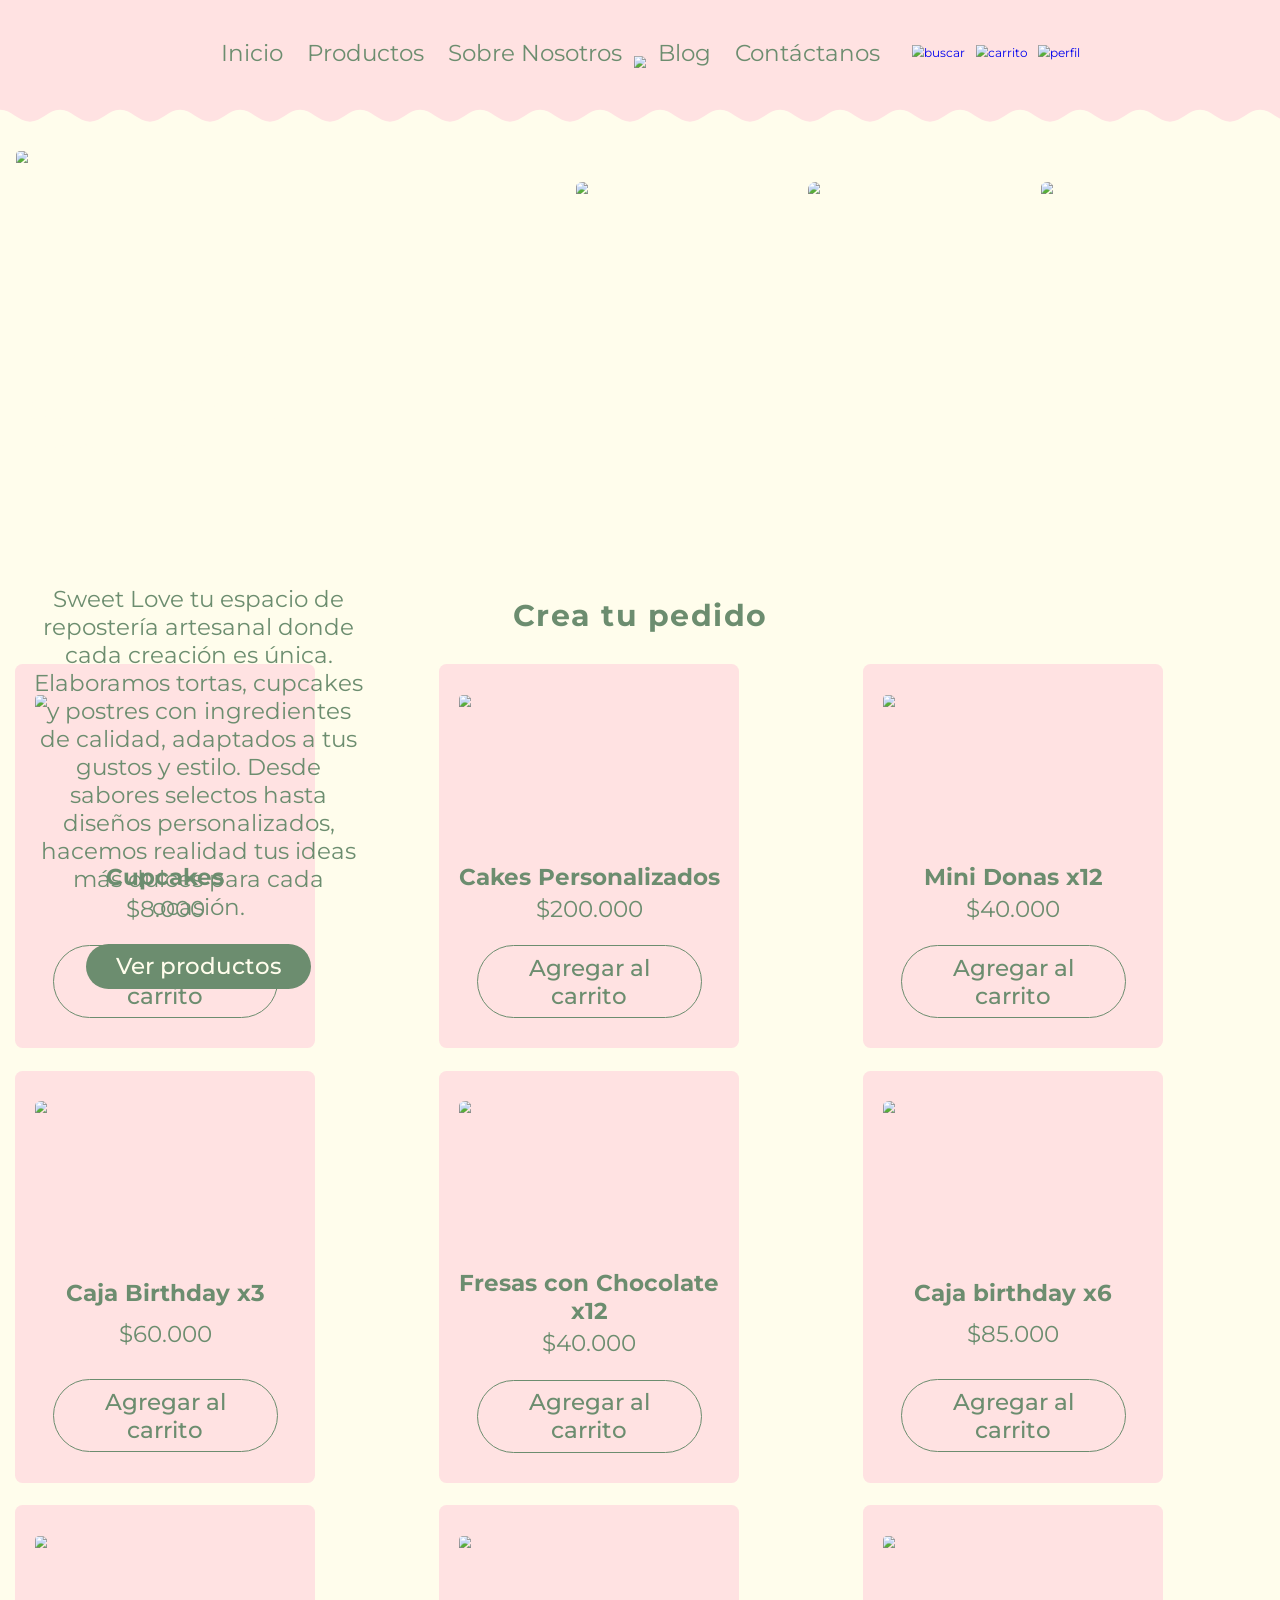
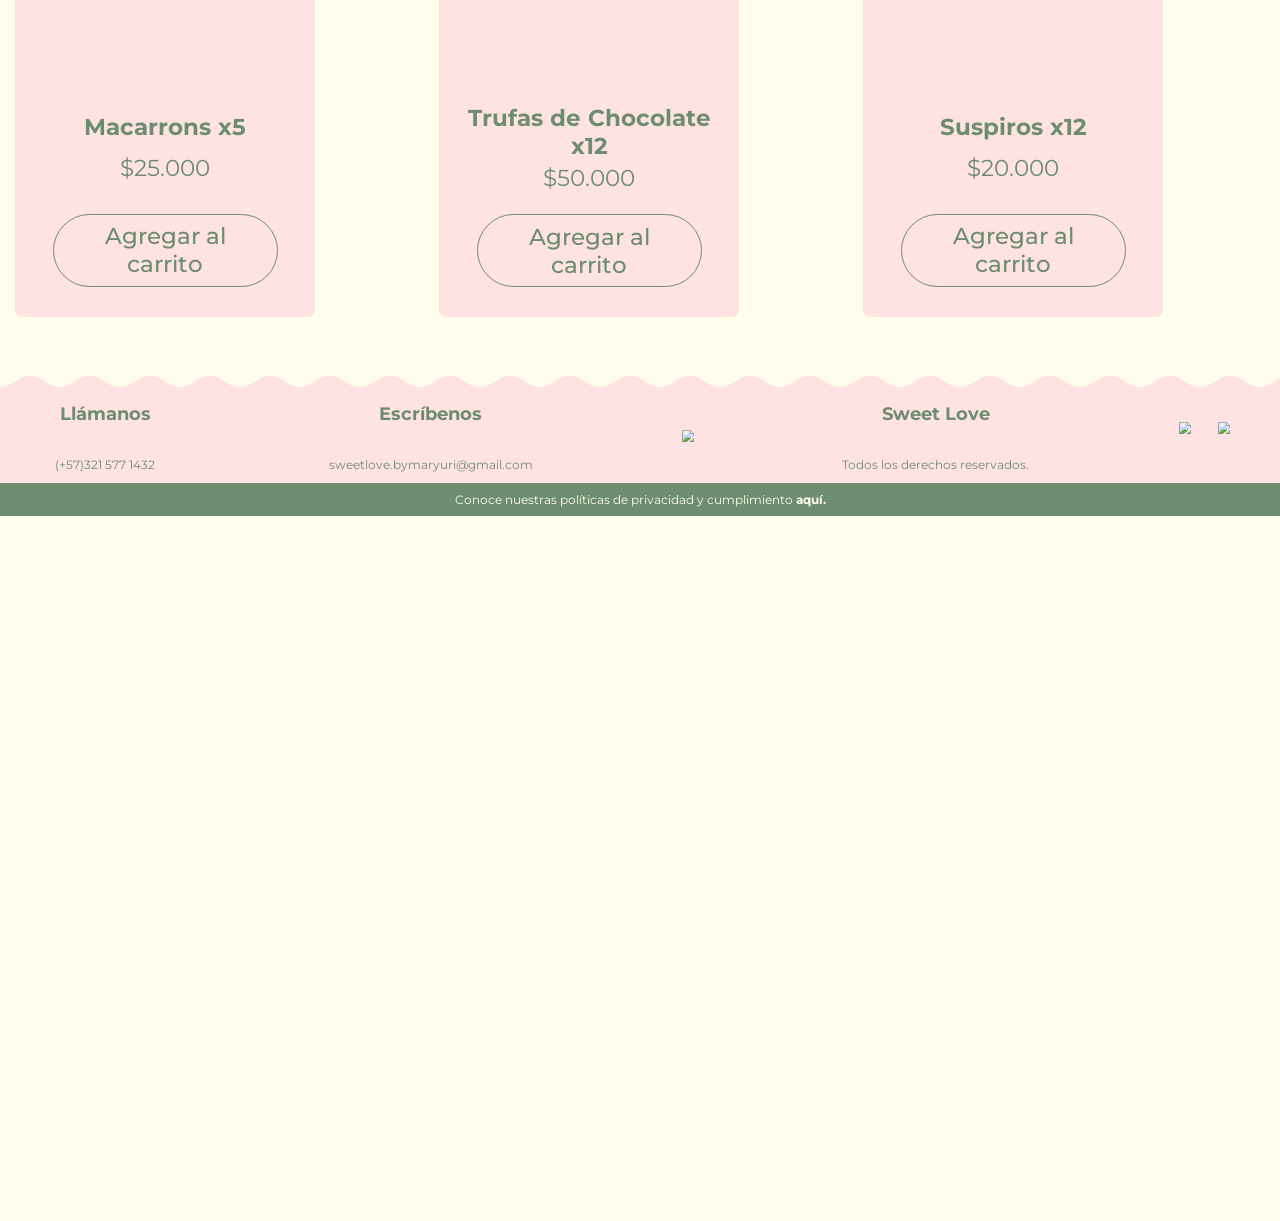
==== frontend/index.html @ 75b43d6b "Cambios" ====
<!DOCTYPE html>
<html lang="en">
<head>
    <meta charset="UTF-8">
    <meta name="viewport" content="width=device-width, initial-scale=1.0">
    <title>Sweet Love</title>

    <link rel="icon" href="assets/recursos/logo1.png">
    <link rel="stylesheet" href="assets/css/style.css">

</head>
<body>
    <!--Header- menu-->
    <header>
        <div class="container__header">
            <nav class="menu-left">
                <ul>
                    <li><a href="#home-section">Inicio</a></li>
                    <li><a href="#products-section">Productos</a></li>
                    <li><a href="aboutUs.html">Sobre Nosotros</a></li>
                </ul>
            </nav>

            <div class="logo">
                <a href="#"><img src="assets/recursos/logo1.png"></a>
            </div>

            <div class="menu-right">
                <nav>
                    <ul>
                        <li><a href="#">Blog</a></li>
                        <li><a href="contactUs.html">Contáctanos</a></li>
                    </ul>
                </nav>
                <div class="actions">
                    <a href="#"><img src="assets/recursos/buscar.png" alt="buscar"></a>
                    <a href="#"><img src="assets/recursos/carrito.png" alt="carrito"></a>
                    <a href="login.html"><img src="assets/recursos/perfil.png" alt="perfil"></a>
                </div>
            </div>
        </div>
        <div class="header-wave-divider"></div>
    </header>

    <!--Header menu hasta aqui-->

    <!--Inicio-->
    <main>
        <!--portada de inicio-->
        <div id="home-section" class="container__cover div__offset">
            <div class="cover">
                <section class="text__cover">
                    <h1>"Celebra con sabor, comparte con amor."</h1>
                    <p>Sweet Love tu espacio de repostería artesanal donde cada creación es única. Elaboramos tortas, cupcakes y postres con ingredientes de calidad, adaptados a tus gustos y estilo. Desde sabores selectos hasta diseños personalizados, hacemos realidad tus ideas más dulces para cada ocasión.</p>
                    <a href="#" class="btn__text-cover btn__text">Ver productos</a>
                </section>
                <section class="image__cover">
                    <img src="assets/recursos/fondo.png">
                </section>
                <section class="mini__images-cover">
                    <a href="#">
                        <img src="assets/images/Mini donas pastel.jpeg" alt="">
                    </a>
                    <a href="#">
                        <img src="assets/images/minicake.jpeg" alt="">
                    </a>
                    <a href="#">
                        <img src="assets/images/cupcakes.jpeg" alt="">
                    </a>
                </section>
            </div>
        </div>

        <!--Portada hasta aqui-->

        <!--seccion de productos-->
        <div id="products-section" class="container__products container__card-primary">
            <div class="products card__primary">
                <div class="text__produts text__card-primary">
                    <h1>Crea tu pedido</h1>
                </div>
                <!--aqui empiezan las cajitas-->
                <div class="container__products container__box-cardPrimary">
                    <div class="card__product box__card-primary">
                        <img src="assets/images/cupcakes.jpeg">
                        <h2>Cupcakes</h2>
                        <p>$8.000</p>
                        <a href="#" class="btn__text-agg btn__text-agg">Agregar al carrito</a>
                    </div>
                    <div class="card__product box__card-primary">
                        <img src="assets/images/cake.jpeg">
                        <h2>Cakes Personalizados</h2>
                        <p>$200.000</p>
                        <a href="#" class="btn__text-agg btn__text-agg">Agregar al carrito</a>
                    </div>
                    <div class="card__product box__card-primary">
                        <img src="assets/images/Mini donas pastel.jpeg">
                        <h2>Mini Donas x12</h2>
                        <p>$40.000</p>
                        <a href="#" class="btn__text-agg btn__text-agg">Agregar al carrito</a>
                    </div>
                    <div class="card__product box__card-primary">
                        <img src="assets/images/combox3.jpeg">
                        <h2>Caja Birthday x3</h2>
                        <p>$60.000</p>
                        <a href="#" class="btn__text-agg btn__text-agg">Agregar al carrito</a>
                    </div>
                    <div class="card__product box__card-primary">
                        <img src="assets/images/fresas.jpeg">
                        <h2>Fresas con Chocolate x12</h2>
                        <p>$40.000</p>
                        <a href="#" class="btn__text-agg btn__text-agg">Agregar al carrito</a>   
                    </div>
                    <div class="card__product box__card-primary">
                        <img src="assets/images/combox6.jpeg">
                        <h2>Caja birthday x6</h2>
                        <p>$85.000</p>
                        <a href="#" class="btn__text-agg btn__text-agg">Agregar al carrito</a>
                    </div>
                    <div class="card__product box__card-primary">
                        <img src="assets/images/macarons.jpeg">
                        <h2>Macarrons x5</h2>
                        <p>$25.000</p>
                        <a href="#" class="btn__text-agg btn__text-agg">Agregar al carrito</a>
                    </div>
                    <div class="card__product box__card-primary">
                        <img src="assets/images/trufas.jpeg">
                        <h2>Trufas de Chocolate x12</h2>
                        <p>$50.000</p>
                        <a href="#" class="btn__text-agg btn__text-agg">Agregar al carrito</a>
                    </div>
                    <div class="card__product box__card-primary">
                        <img src="assets/images/suspiros.jpeg">
                        <h2>Suspiros x12</h2>
                        <p>$20.000</p>
                        <a href="#" class="btn__text-agg btn__text-agg">Agregar al carrito</a>
                    </div>
                </div>
            </div>
        </div>
        <!--seccion de productos hasta aqui-->

        <!--footer-->
        <footer class="footer">
            <div class="footer-wave"></div>

            <div class="footer-content">
                <div class="footer-info">
                    <h3>Llámanos</h3>
                    <div class="ornament"></div>
                    <p>(+57)321 577 1432</p>
                </div>
                <div class="footer-info">
                    <h3>Escríbenos</h3>
                    <div class="ornament"></div>
                    <p>sweetlove.bymaryuri@gmail.com</p>
                </div>
                <div class="footer-logo">
                    <img src="assets/recursos/logo-footer.png">
                </div>
                <div class="footer-info">
                    <h3 class="cursive">Sweet Love</h3>
                    <div class="ornament"></div>
                    <p>Todos los derechos reservados.</p>
                </div>
                <div class="footer-social">
                    <a href="#"><img src="assets/recursos/instagram-logo.png"></a>
                    <a href="#"><img src="assets/recursos/facebook-logo.png"></a>
                </div>
            </div>

            <div class="footer-bottom">
                <p>Conoce nuestras políticas de privacidad y cumplimiento <strong><a href="#">aquí.</a></strong></p>
            </div>
        </footer>
        <!--footer hasta aquí-->

    </main>
</body>
</html>
---- frontend/assets/css/style.css ----
@import url('https://fonts.googleapis.com/css2?family=Montserrat:wght@400;700&display=swap');

*{
    margin: 0;
    padding: 0;
    box-sizing: border-box;
    text-decoration: none;
    font-family: 'Montserrat', sans-serif;
}
body {
    background: #FFFDEC;
    zoom : 75%;
}
html {
    scroll-behavior: smooth;
}
:root{
    --color_text-primary: #FFFDEC;
    --color_text-secundary: #6C8D6F;
    --color_text-tertiary: #FFE2E2;
    --main_color-primary: #FFFDEC;
    --main_color-secundary: #6C8D6F;
    --main_color-tertiary: #FFE2E2;
    --background-color: #FFFDEC;
    --lowText_font_size: 30px; /*esa es la que sale en la navbar*/
    --text_size_title: 40px;
    --text_title_card: 30px;
    --text_title_cardv2: 20px;
    --text_paragraph: 30px; /*de los parrafos*/
    --box_shadow-primary: 0px 6px 50px -20px rgba(0,0,0,0.2);
    --text_footer-title: 24px;
    --text_footer-p: 16px;
}
/*barra superior*/
header{
    width: 100%;
    height: 140px;
    position: relative; /*el fixed hace que se ponga encima de todo*/
    z-index: 100;
    background: var(--color_text-tertiary);
    overflow: visible;
}
.header-wave-divider {
    position: absolute;
    top: 100%;
    left: 0;
    width: 100%;
    height: 25px; /* Altura de la onda */
    background-image: url("data:image/svg+xml,%3Csvg xmlns='http://www.w3.org/2000/svg' viewBox='0 0 100 40' preserveAspectRatio='none'%3E%3Cpath d='M0 0 L100 0 L100 10 C80 10 70 35 50 35 C30 35 20 10 0 10 Z' fill='%23FFE2E2'/%3E%3C/svg%3E");
    background-repeat: repeat-x;
    background-size: 80px 25px; /* Ajusta el tamaño de la onda para que se repita como quiero */
}


.container__header{
    max-width: 1800px;
    width: 100%;
    height: 100%;
    margin: 0 auto;
    display: flex;
    justify-content: space-between;
    align-items: center;
    padding: 0 40px;
}

.menu-left,
.menu-right {
    display: flex;
    align-items: center;
    flex: 1;
}
.menu-left {
    justify-content: flex-end;
}
.menu-right {
    justify-content: flex-start;
}

.logo {
    display: flex;
    align-items: center;
    position: relative;
    z-index: 1;
    flex-shrink: 0;
}
.logo img {
    width: 180px;
    margin-top: 30px;
}

.menu-left ul,
.menu-right nav ul {
    display: flex;
    list-style: none;
}
.menu-left ul li,
.menu-right nav ul li {
    margin: 0 16px;
}
.menu-left ul li a,
.menu-right nav ul li a {
    color: var(--color_text-secundary);
    font-size: var(--lowText_font_size);
    position: relative;
}
.menu-left ul li a:hover,
.menu-right nav ul li a:hover {
    color: var(--color_text-primary);
}

.menu-right {
    gap: 10px;
}
.menu-right .actions {
    margin-left: 10px;
    display: flex;
    align-items: center;
}
.menu-right .actions a {
    margin: 0 7px;
}
.menu-right .actions img {
    width: 40px;
}
/*barra superior (hasta aquí)*/

/*Portada de inicio*/
.container__cover{
    padding-top: 30px;
    padding-bottom: 100px;
    background: var(--main_color-primary);
}

.cover{
    max-width: 1800px;  /*eso es lo que deja el margen*/
    margin: auto; /*como todo se va a la izquierda, esto hace que se alinee a la derecha*/
    margin-top: 30px;
    display: block;
    position: relative;
    align-items: center;
    padding: 0px 20px; /*ese 20 es a los costados*/
    flex-direction: column;
    }
    .text__cover{
        position: absolute; /*hace que el texto se ponga sobre la imagen*/
        z-index: 2; /*pone el texto sobre la imagen*/
        left: 40px; /* separa el texto de la izquierda*/
        max-width: 550px;
        padding-right: 100px;
    }
    .text__cover h1{
        margin-top: 250px;
        margin-bottom: 2px;
        font-size: 50px;
        font-weight: 200;
        color: var(--color_text-primary);
    }
    .text__cover p{
        font-size: var(--text_paragraph);
        margin-top: 150px; /* con esto baje el texto para que no quede pagado a la imagen de la torta grande*/
        color: var(--color_text-secundary);
        text-align: center;
    }
    .btn__text{
        display: block; /*como es una etiqueta a, hace que se convierta en un bloque/boton*/
        width: 300px;
        margin-top: 20px;
        margin: 30px auto 0px auto; /* Esto centra el bloque: auto a izquierda y derecha */
        padding: 10px 20px;
        font-size: var(--text_paragraph);
        text-align: center;
        font-weight: 500; /*grosor del texto*/
        background: var(--main_color-secundary);
        color: var(--color_text-primary);
        border-radius: 60px;
        border: 2px solid transparent;
        cursor: pointer;
        transition: all 300ms;
    }
    .btn__text:hover{
        background: transparent;
        border:  2px solid var(--main_color-secundary);
        color: var(--color_text-secundary);
    }
    .image__cover{
        width: 100%;
        inset: 0; /*hace que ocupe el espacio*/
        z-index: 0;
        position: relative;
    }
    .image__cover img{
        width: 100%;
        height: 100%;
        object-fit: cover;
        border-radius: 10px;
    }
    .mini__images-cover{
        display: flex;
        gap: 10px;
        margin-top: 20px;
        justify-content: flex-end;
        position: relative;
    }
    .mini__images-cover img{
        width: 300px; /* Ajusta el ancho a un tamaño más grande */
        height: 300px; /* Aumenta la altura para que sean más grandes */
        object-fit: cover;
        border-radius: 10px; 
    }
    /*portada de inicio hasta aquí*/

    /*INDEX/LOGIN*/
    .container__all{
        width: 100%;
        max-width: 800px;
        margin: auto;
        margin-top: 150px;
        position: relative;
        margin-bottom: 135px; /*marggen de abajo para que el footer no lo tape*/
    }

    .back__box{
        width: 100%;
        padding: 10px 20px;
        display: flex;
        justify-content: center;
        backdrop-filter: blur(10px);
        background-color: rgba(255, 226, 226, 0.6); /*rgba del rosado*/
        border-radius: 20px;
    }

    .back__box div{
        margin: 100px 40px;
        color: var(--color_text-secundary);
        transition: all 500ms;
    }
    .back__box div p,
    .back__box div button{
        margin-top: 30px;
    }
    .back__box div h3{
        font-weight: 400;
        font-size: var(--text_size_title);
    }

    .back__box button{
        padding: 10px 40px;
        border: 1px transparent;
        background: var(--main_color-secundary);
        border-radius: 60px;
        cursor: pointer;
        font-size: var(--text_footer-p);
        font-weight: 600;
        color: var(--main_color-primary);
        outline: none; /*hace que se quite la línea negra que sale en los bordes cuando se toca*/
        transition: all 300ms;
    }
    .back__box button:hover{
        border: 2px solid var(--main_color-secundary);
        background: transparent;
        color: var(--main_color-secundary);
    }
    /*Formulariosss*/

    .container__login-register{
        display: flex;
        align-items: center;
        width: 100%;
        max-width: 380px;
        position: relative;
        top: -220px;

        transition: left 500ms cubic-bezier(0.175, 0.885, 0.320, 1.275); /*lo que hace la animación del deslizamiento*/
        left: 0px; /*espacio izquierdo del rosado al verde, creo q no me gusta*/
    }

    .container__login-register form h2{
        font-size: var(--text_size_title);
        text-align: center;
        margin-bottom: 20px; /*espacio entre los input y el texto*/
        color: var(--main_color-primary);
    }

    .container__login-register form input{
        width: 100%;
        margin-top: 20px; /*espacio entre los inputs*/
        padding: 10px; /*el alto de los inputs*/
        border: none;
        background: var(--main_color-primary);
        font-size: var(--text_footer-p);
    }

    .container__login-register form{
        width: 100%;
        padding: 80px 20px;
        background: var(--main_color-secundary);
        position: absolute;
        border-radius: 20px;
        outline: none; /*para que cuando vaya a escribir en el form, no salga el borde negro*/
    }
    .container__login-register form button{
        padding: 10px 40px;
        margin-top: 40px;
        border: none;
        font-size: var(--text_footer-p);
        background: var(--main_color-primary);
        color: var(--color_text-secundary);
        cursor: pointer;
        outline: none;
        font-weight: 600;
        border-radius: 60px;
        transition: all 300ms;
        margin-bottom: 20px;
    }
    .container__login-register form button:hover{
        border: 2px solid var(--main_color-primary);
        background: var(--main_color-secundary);
        color: var(--color_text-primary);
    }

    .form__login{
        opacity: 1;
        display: block;
    }
    .form__register{
        display: none; /*para que se vea el de iniciar sesión*/
    }
    /*INDEX/LOGIN HASTA AQUI*/

    /*responsive desing del login*/

    @media screen and (max-width: 850px){
        main{
            margin-top: 50px;
            }
            .back__box{
                max-width: 350px;
                height: 300px;
                flex-direction: column;
                margin: auto;
            }
            .back__box div{
                margin: 0px;
                position: absolute;
            }
            /*Formulario*/
            .container__login-register{
                top: -10px;
                left: -5px;
                margin: auto;
            }
            .container__login-register form{
                position: relative;
            }        
    }

    

    /*responsive desing del login hasta aquí*/

    /*Estilos generales CARDS*/

    /*Seccion de productos*/
    .container__card-primary{
        padding-top: 100px;
        padding-bottom: 60px;
        background: var(--main_color-primary);
    }
    .card__primary{
        max-width: 1800px; /*regla del anchor de la página*/
        margin: auto;
        text-align: center;
        padding: 0px 20px; /*0 arriba y 20 de los lados*/
    }
    .text__card-primary{
        max-width: 800px;
        margin: auto;
        grid-column: 1/ -1;
    }
    .text__card-primary h1{
        margin-top: 50px;
        color: var(--color_text-secundary);
        letter-spacing: 2px; /*espacio entre letras*/
        font-size: var(--text_size_title);
    }

    .text__card-primary {
        position: relative; 
    }

    .container__box-cardPrimary{
        display: grid;
        grid-template-columns: repeat(3, 1fr);
        gap: 30px; /*espacio entre tarjetas*/
        margin-top: 40px;
        width: 100%;
        max-width: 1800px;
        margin: 40px auto;
    }
    .box__card-primary{
        width: 100%;
        max-width: 400px; 
        padding: 40px 25px; 
        background: var(--main_color-tertiary);
        border-radius: 10px;
        display: flex;
        flex-direction: column;
        align-items: center;
        justify-content: space-between;
    }
    .box__card-primary:hover{
        border: 1px solid transparent;
        box-shadow: var(--box_shadow-primary);
        transform: translateY(-10px); /* Hace que la tarjeta se eleve */
        transition: transform 0.3s ease; /*hace que la animación no sea brusca */
    }

    .box__card-primary h2{
        font-size: var(--text_title_card);
        margin-top: 10px;
        color: var(--color_text-secundary);
    }
    .box__card-primary p{
        margin-top: 5px;
        color: var(--color_text-secundary);
        font-size: var(--text_paragraph);
    }

    .card__product img{
        width: 100%; /* La imagen ocupa todo el ancho de la tarjeta */
        height: 200px; /* Altura fija para uniformar el tamaño de las imágenes */
        border-radius: 10px 10px 0 0; 
        object-fit: cover; 
        margin-bottom: 15px; /* Espacio entre la imagen y el texto */
    }
    .btn__text-agg{
        display: block; /*como es una etiqueta a, hace que se convierta en un bloque/boton*/
        width: 300px;
        margin-top: 20px;
        margin: 30px auto 0px auto; /* Esto centra el bloque: auto a izquierda y derecha */
        padding: 10px 20px;
        font-size: var(--text_paragraph);
        text-align: center;
        font-weight: 500; /*grosor del texto*/
        background: var(--main_color-tertiary);
        color: var(--color_text-secundary);
        border-radius: 60px;
        border: 2px solid var(--main_color-secundary);
        cursor: pointer;
        transition: all 300ms;
    }
    .btn__text-agg:hover{
        background: var(--main_color-secundary);
        border:  2px solid var(--color_text-secundary);
        color: var(--color_text-primary);
    }
    /*productos hasta aquii*/

    /*About uss*/
    .container__about-us{
        width: 100%;
        max-width: 1800px;
        margin: auto;
        align-items: center;
        display: flex;
    }
    .container__about-us img{
        margin-top: 50px;
        height: 600px;
        border-radius: 10px 10px 0 0;
        margin-bottom: 50px;
    }
    .container__about-us h1{
        margin-top: 20px;
        margin-bottom: 2px;
        font-size: 50px;
        text-align: center;
        color:  var(--color_text-secundary);
    }
    .container__about-us h2{
        margin-bottom: 2px;
        font-size: var(--text_title_card);
        text-align: center;
        color: var(--main_color-secundary);
    }
    .container__about-us p{
        margin-top: 50px;
        margin-bottom: 10px;
        max-width: 1800px;
        font-size: var(--text_paragraph);
        color: var(--color_text-secundary);
        margin-left: 100px;
    }
    /*About uss hasta aquí*/

    /*Contáctanos*/
    .container__all-contact{
        max-width: 1800px;
        width: 100%;
        display: flex;
        margin-top: 50px;
    }
    .info__contact{
        max-width: 800px;
        text-align: left;
        color: var(--color_text-secundary);
        margin-left: 120px;
    }
    .info__contact h3{
        font-size: var(--text_size_title);
        color: var(--color_text-secundary);
    }
    .info__contact p{
        margin-top: 30px;
        font-size: var(--text_paragraph);
        margin-bottom: 80px;
    }
    .info__contact h2{
        margin-top: 50px;
    }

    .contact__form{
        width: 100%;
        max-width: 400px;
        padding: 40px 20px;
        margin-left: 100px;
    }
    .contact__form input{
        width: 100%;
        margin-top: 20px;
        padding: 10px;
        border: none;
        background: var(--main_color-secundary);
        font-size: var(--text_footer-p);
        color: var(--color_text-primary);
        border-radius: 20px;
        outline: none; /*para que cuando vaya a escribir en el form, no salga el borde*/
        box-shadow: none; 
        caret-color: var(--color_text-primary); /* Cambia el color del cursor de texto */
    }
    .contact__form input::placeholder{
        color: var(--color_text-primary);
        opacity: 0.85; 
    }
    .contact__form button{
        padding: 10px 40px;
        margin-top: 40px;
        border: none;
        font-size: var(--text_footer-p);
        background: var(--main_color-secundary);
        color: var(--color_text-primary);
        cursor: pointer;
        outline: none;
        font-weight: 600; /*grosor de la letra*/
        border-radius: 60px;
        transition: all 300ms;
    }
    .contact__form button:hover{
        border: 2px solid var(--main_color-secundary);
        background: var(--main_color-primary);
        color: var(--color_text-secundary);
    }
    
    /*Contáctanos hasta aquí*/

    /*footer*/
    .footer {
        background: var(--color_text-tertiary);
        position: relative;
        margin-top: 0;
    }
    .footer-wave {
        position: absolute;
        bottom: 100%;
        left: 0;
        width: 100%;
        height: 25px;
        background-image: url("data:image/svg+xml,%3Csvg xmlns='http://www.w3.org/2000/svg' viewBox='0 0 100 40' preserveAspectRatio='none'%3E%3Cpath d='M0 40 L100 40 L100 30 C80 30 70 5 50 5 C30 5 20 30 0 30 Z' fill='%23FFE2E2'/%3E%3C/svg%3E");
        background-repeat: repeat-x;
        background-size: 80px 25px;
    }
    .footer-content {
        max-width: 1800px;
        width: 100%;
        margin: 0 auto;
        display: flex;
        flex-wrap: wrap;
        justify-content: space-between;
        align-items: center;
        text-align: center;
        padding: 15px 40px;
        gap: 20px;
    }
    .footer-info h3 {
        color: var(--color_text-secundary);
        font-size: var(--text_footer-title);
    }
    .footer-info p {
        color: var(--color_text-secundary);
        font-size: var(--text_footer-p);
        margin-top: 8px;
    }
    .ornament {
        width: 200px;
        height: 28px;
        margin: 6px auto;
        background: url(../recursos/footer-Simbol.png) no-repeat center;
        background-size: contain;
    }
    .footer-logo img {
        width: 160px;
    }
    .footer-social {
        display: flex;
        flex-direction: row;
        align-items: center;
        gap: 8px;
    }
    .footer-social a {
        display: flex;
    }
    .footer-social img {
        width: 44px;
        height: 44px;
        object-fit: contain;
    }
    .footer-bottom {
        background: var(--main_color-secundary);
        color: var(--main_color-primary);
        text-align: center;
        padding: 12px 20px;
        font-size: var(--text_footer-p);
    }
    .footer-bottom strong {
        color: var(--main_color-primary);
    }
    .footer-bottom a{
        color: var(--color_text-primary);
        text-decoration: none;
    }
    /*footer hasta aquí*/
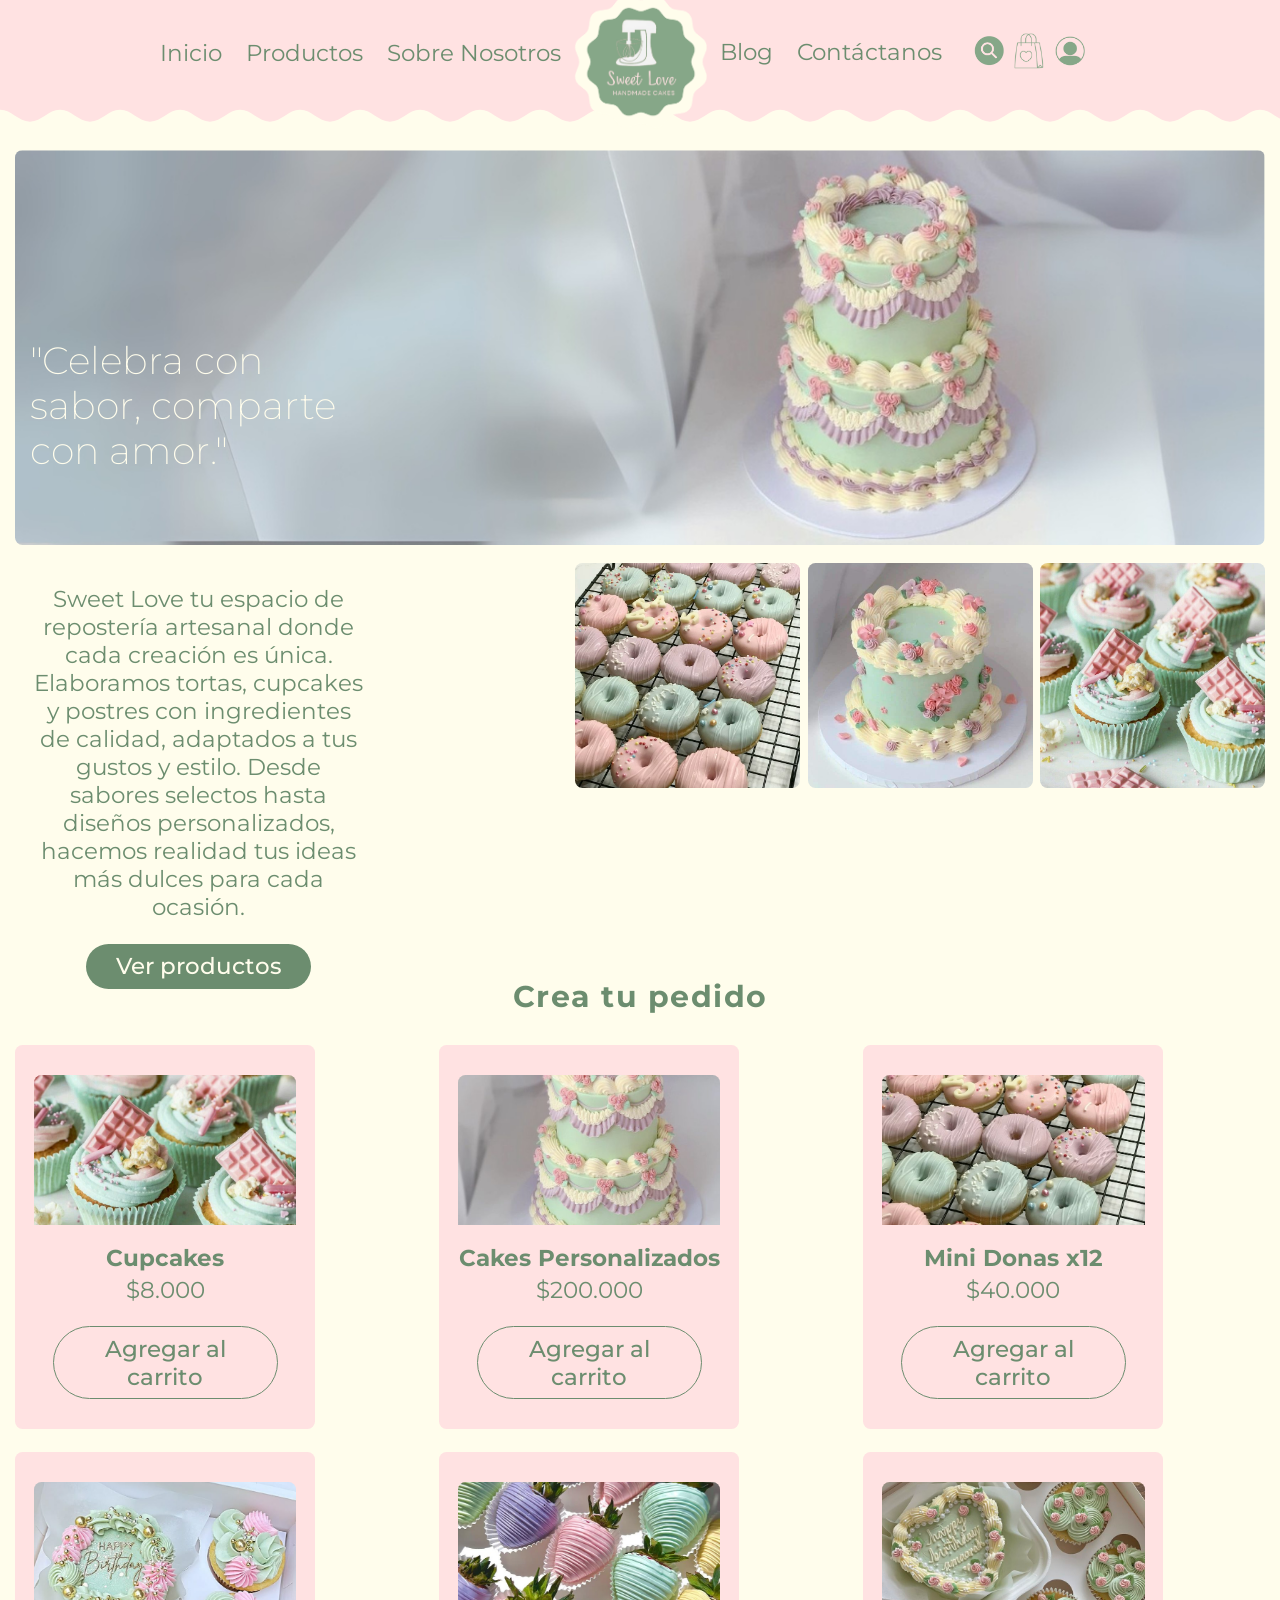
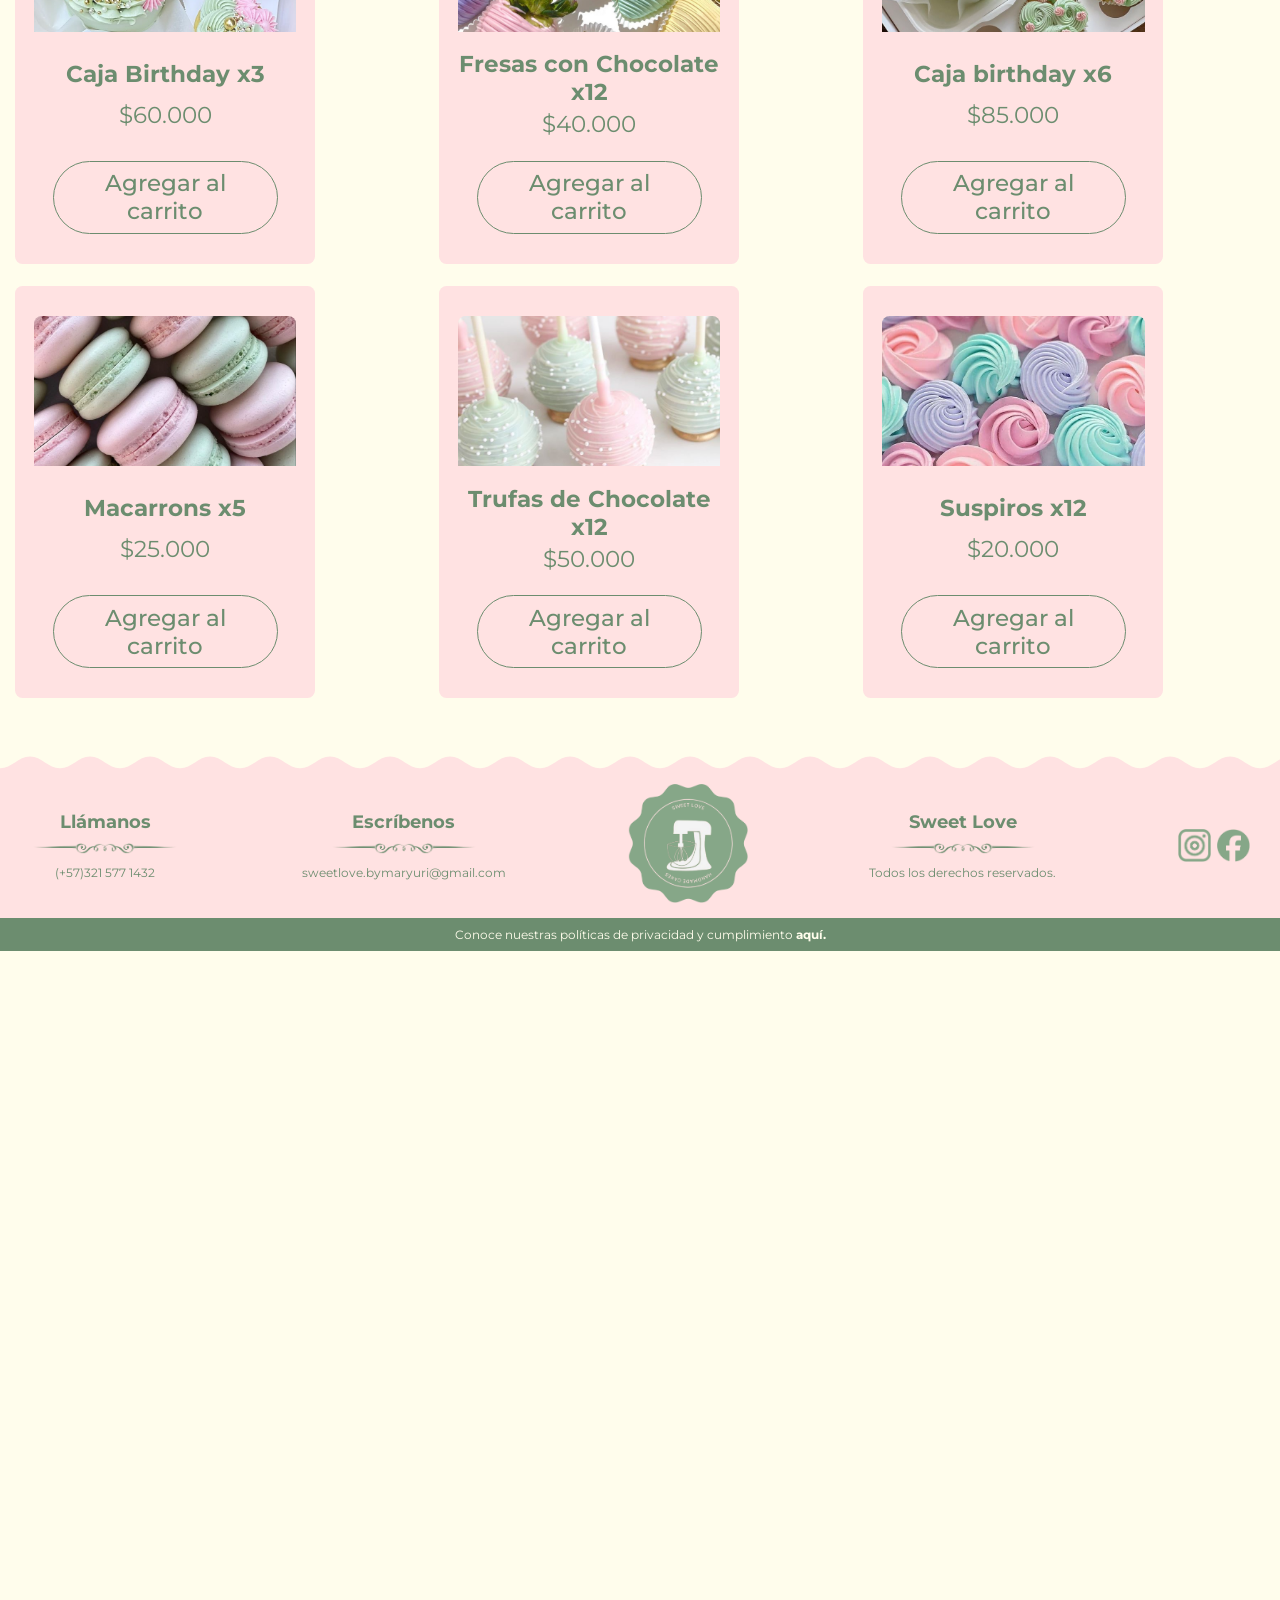
==== commit efd19169: "carrito" ====
--- a/frontend/index.html
+++ b/frontend/index.html
@@ -5,7 +5,7 @@
     <meta name="viewport" content="width=device-width, initial-scale=1.0">
     <title>Sweet Love</title>
 
-    <link rel="icon" href="assets/recursos/logo1.png">
+    <link rel="icon" href="recursos/logo1.png">
     <link rel="stylesheet" href="assets/css/style.css">
 
 </head>
@@ -21,8 +21,8 @@
                 </ul>
             </nav>
 
-            <div class="logo">
-                <a href="#"><img src="assets/recursos/logo1.png"></a>
+                <div class="logo">
+                <a href="#"><img src="recursos/logo1.png"></a>
             </div>
 
             <div class="menu-right">
@@ -33,9 +33,9 @@
                     </ul>
                 </nav>
                 <div class="actions">
-                    <a href="#"><img src="assets/recursos/buscar.png" alt="buscar"></a>
-                    <a href="#"><img src="assets/recursos/carrito.png" alt="carrito"></a>
-                    <a href="login.html"><img src="assets/recursos/perfil.png" alt="perfil"></a>
+                    <a href="#"><img src="recursos/buscar.png" alt="buscar"></a>
+                    <a href="cart.html"><img src="recursos/carrito.png" alt="carrito"></a>
+                    <a href="login.html"><img src="recursos/perfil.png" alt="perfil"></a>
                 </div>
             </div>
         </div>
@@ -55,17 +55,17 @@
                     <a href="#" class="btn__text-cover btn__text">Ver productos</a>
                 </section>
                 <section class="image__cover">
-                    <img src="assets/recursos/fondo.png">
+                    <img src="recursos/fondo.png">
                 </section>
                 <section class="mini__images-cover">
                     <a href="#">
-                        <img src="assets/images/Mini donas pastel.jpeg" alt="">
+                        <img src="images/Mini donas pastel.jpeg" alt="">
                     </a>
                     <a href="#">
-                        <img src="assets/images/minicake.jpeg" alt="">
+                        <img src="images/minicake.jpeg" alt="">
                     </a>
                     <a href="#">
-                        <img src="assets/images/cupcakes.jpeg" alt="">
+                        <img src="images/cupcakes.jpeg" alt="">
                     </a>
                 </section>
             </div>
@@ -82,55 +82,55 @@
                 <!--aqui empiezan las cajitas-->
                 <div class="container__products container__box-cardPrimary">
                     <div class="card__product box__card-primary">
-                        <img src="assets/images/cupcakes.jpeg">
+                        <img src="images/cupcakes.jpeg">
                         <h2>Cupcakes</h2>
                         <p>$8.000</p>
                         <a href="#" class="btn__text-agg btn__text-agg">Agregar al carrito</a>
                     </div>
                     <div class="card__product box__card-primary">
-                        <img src="assets/images/cake.jpeg">
+                        <img src="images/cake.jpeg">
                         <h2>Cakes Personalizados</h2>
                         <p>$200.000</p>
                         <a href="#" class="btn__text-agg btn__text-agg">Agregar al carrito</a>
                     </div>
                     <div class="card__product box__card-primary">
-                        <img src="assets/images/Mini donas pastel.jpeg">
+                        <img src="images/Mini donas pastel.jpeg">
                         <h2>Mini Donas x12</h2>
                         <p>$40.000</p>
                         <a href="#" class="btn__text-agg btn__text-agg">Agregar al carrito</a>
                     </div>
                     <div class="card__product box__card-primary">
-                        <img src="assets/images/combox3.jpeg">
+                        <img src="images/combox3.jpeg">
                         <h2>Caja Birthday x3</h2>
                         <p>$60.000</p>
                         <a href="#" class="btn__text-agg btn__text-agg">Agregar al carrito</a>
                     </div>
                     <div class="card__product box__card-primary">
-                        <img src="assets/images/fresas.jpeg">
+                        <img src="images/fresas.jpeg">
                         <h2>Fresas con Chocolate x12</h2>
                         <p>$40.000</p>
                         <a href="#" class="btn__text-agg btn__text-agg">Agregar al carrito</a>   
                     </div>
                     <div class="card__product box__card-primary">
-                        <img src="assets/images/combox6.jpeg">
+                        <img src="images/combox6.jpeg">
                         <h2>Caja birthday x6</h2>
                         <p>$85.000</p>
                         <a href="#" class="btn__text-agg btn__text-agg">Agregar al carrito</a>
                     </div>
                     <div class="card__product box__card-primary">
-                        <img src="assets/images/macarons.jpeg">
+                        <img src="images/macarons.jpeg">
                         <h2>Macarrons x5</h2>
                         <p>$25.000</p>
                         <a href="#" class="btn__text-agg btn__text-agg">Agregar al carrito</a>
                     </div>
                     <div class="card__product box__card-primary">
-                        <img src="assets/images/trufas.jpeg">
+                        <img src="images/trufas.jpeg">
                         <h2>Trufas de Chocolate x12</h2>
                         <p>$50.000</p>
                         <a href="#" class="btn__text-agg btn__text-agg">Agregar al carrito</a>
                     </div>
                     <div class="card__product box__card-primary">
-                        <img src="assets/images/suspiros.jpeg">
+                        <img src="images/suspiros.jpeg">
                         <h2>Suspiros x12</h2>
                         <p>$20.000</p>
                         <a href="#" class="btn__text-agg btn__text-agg">Agregar al carrito</a>
@@ -156,7 +156,7 @@
                     <p>sweetlove.bymaryuri@gmail.com</p>
                 </div>
                 <div class="footer-logo">
-                    <img src="assets/recursos/logo-footer.png">
+                    <img src="recursos/logo-footer.png">
                 </div>
                 <div class="footer-info">
                     <h3 class="cursive">Sweet Love</h3>
@@ -164,8 +164,8 @@
                     <p>Todos los derechos reservados.</p>
                 </div>
                 <div class="footer-social">
-                    <a href="#"><img src="assets/recursos/instagram-logo.png"></a>
-                    <a href="#"><img src="assets/recursos/facebook-logo.png"></a>
+                    <a href="#"><img src="recursos/instagram-logo.png"></a>
+                    <a href="#"><img src="recursos/facebook-logo.png"></a>
                 </div>
             </div>
 
--- a/frontend/assets/css/style.css
+++ b/frontend/assets/css/style.css
@@ -604,7 +604,7 @@
         width: 200px;
         height: 28px;
         margin: 6px auto;
-        background: url(../recursos/footer-Simbol.png) no-repeat center;
+        background: url(../../recursos/footer-Simbol.png) no-repeat center;
         background-size: contain;
     }
     .footer-logo img {
@@ -638,4 +638,138 @@
         color: var(--color_text-primary);
         text-decoration: none;
     }
-    /*footer hasta aquí*/+
+        /*footer hasta aquí*/
+
+    /* carrito desde aqui */
+    .cart.container{
+        max-width: 1800px; 
+        width: 100%;
+        margin: 0 auto;
+        padding: 0 40px; 
+    }
+    .cart-inner{
+        max-width: 1800px;
+        margin: 60px auto 100px auto;
+        padding: 20px 30px 40px 30px;
+    }
+    .cart-title{
+        text-align: center;
+        font-size: var(--text_size_title);
+        color: var(--main_color-secundary);
+        font-style: italic;
+        margin-bottom: 24px;
+    }
+    .cart-table{
+        width: 100%;
+        border-collapse: collapse;
+        background: transparent;
+    }
+    .cart-table thead th{
+        text-align: left;
+        padding: 18px 12px;
+        color: var(--main_color-secundary);
+        font-size: var(--text_title_card);
+        font-weight: 700;
+        border-bottom: 3px solid rgba(108,141,111,0.15);
+    }
+    .cart-table tbody td{
+        padding: 20px 12px;
+        vertical-align: middle;
+        color: var(--color_text-secundary);
+        font-size: var(--text_title_cardv2);
+    }
+    .cart-table tbody tr{
+        border-bottom: 1px solid rgba(108,141,111,0.08);
+    }
+    .prod-info{
+        display: flex;
+        align-items: center;
+        gap: 14px;
+    }
+    .cart-thumb{
+        width: 100px;
+        height: 100px;
+        object-fit: cover;
+        border-radius: 8px;
+        box-shadow: var(--box_shadow-primary);
+    }
+    .prod-name{
+        color: var(--color_text-secundary);
+        font-size: 16px;
+    }
+    .qty{
+        display: flex;
+        align-items: center;
+        gap: 12px;
+    }
+    .qty-btn{
+        background: transparent;
+        border: none;
+        cursor: pointer;
+        padding: 6px;
+        display: inline-flex;
+        align-items: center;
+        justify-content: center;
+    }
+    .qty-btn img{
+        width: 20px;
+        height: 20px;
+    }
+    .qty-value{
+        min-width: 28px;
+        text-align: center;
+        display: inline-block;
+        font-size: 16px;
+        color: var(--color_text-secundary);
+    }
+    .cart-summary{
+        margin-top: 28px;
+        text-align: center;
+    }
+    .summary-note{
+        color: var(--color_text-secundary);
+        margin: 26px 0 18px 0;
+    }
+    .summary-total{
+        display: flex;
+        justify-content: flex-end;
+        align-items: center;
+        gap: 20px;
+        margin-bottom: 18px;
+    }
+    .total-label{
+        color: var(--color_text-secundary);
+        font-size: 18px;
+    }
+    .total-value{
+        color: var(--color_text-secundary);
+        font-size: 20px;
+        font-weight: 700;
+    }
+    .cart-actions{
+        display: flex;
+        justify-content: center;
+    }
+    .btn-continue{
+        display: inline-block;
+        background: var(--main_color-tertiary);
+        color: var(--main_color-secundary);
+        padding: 10px 22px;
+        border-radius: 24px;
+        text-decoration: none;
+        font-weight: 700;
+        border: 2px solid transparent;
+    }
+    .btn-continue:hover{
+        background: transparent;
+        border-color: var(--main_color-secundary);
+    }
+
+    @media (max-width: 900px){
+        body { zoom: 90%; }
+        .cart-title{ font-size: 36px; }
+        .cart-thumb{ width: 60px; height: 60px; }
+    }
+
+    /* carrrito hasta aqui*/
